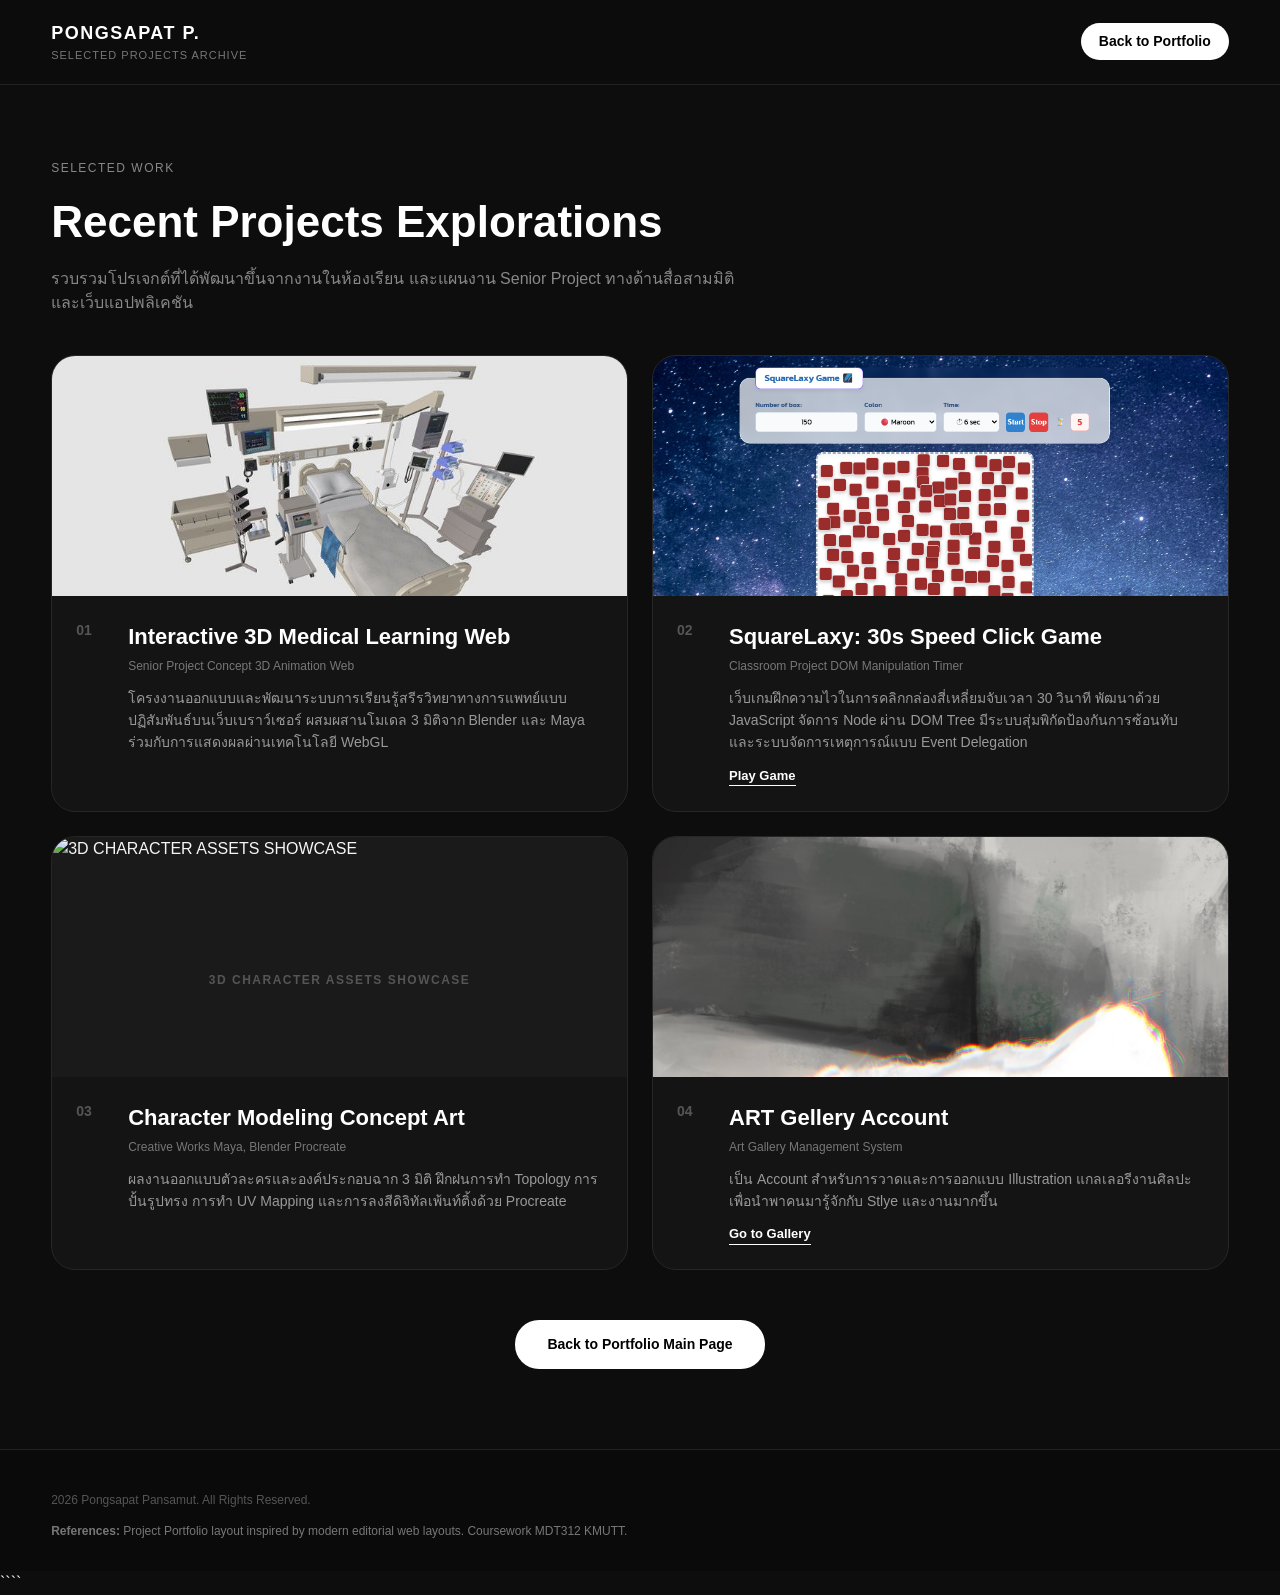
==== project.html @ ae0de147 "Add files via upload" ====
<!DOCTYPE html>
<html lang="th">
<head>
    <meta charset="UTF-8">
    <meta name="viewport" content="width=device-width, initial-scale=1.0">
    <title>Projects | Pongsapat Pansamut</title>
    <link rel="stylesheet" type="text/css" media="screen" href="style.css">
    <script src="main.js"></script>
</head>
<body>

    <header class="site-header">
        <div class="header-logo">
            <span class="logo-text">PONGSAPAT P.</span>
            <span class="logo-sub">SELECTED PROJECTS ARCHIVE</span>
        </div>
        <nav class="header-nav">
            <a href="index.html" class="nav-link nav-btn"> Back to Portfolio</a>
        </nav>
    </header>

    <main class="main-content">
        <section class="project-header-section">
            <span class="section-tag"> SELECTED WORK </span>
            <h1 class="project-page-title">Recent Projects  Explorations</h1>
            <p class="project-page-desc">
                รวบรวมโปรเจกต์ที่ได้พัฒนาขึ้นจากงานในห้องเรียน และแผนงาน Senior Project ทางด้านสื่อสามมิติและเว็บแอปพลิเคชัน
            </p>
        </section>

        <section class="projects-grid-section">
            <div class="projects-grid">
                
                <article class="project-grid-card">
                    <div class="project-thumb-box">
                       <img src="pic/3D_Medicle_Web.JPG" alt="Senior Project Concept Preview" class="project-thumb">
                        <div class="image-placeholder">
                            <span>SENIOR PROJECT CONCEPT PREVIEW</span>
                        </div>
                    </div>
                    <div class="project-card-meta">
                        <span class="project-id">01</span>
                        <div class="project-card-info">
                            <h2 class="project-item-title">Interactive 3D Medical Learning Web</h2>
                            <p class="project-category">Senior Project Concept  3D Animation Web</p>
                            <p class="project-item-desc">
                                โครงงานออกแบบและพัฒนาระบบการเรียนรู้สรีรวิทยาทางการแพทย์แบบปฏิสัมพันธ์บนเว็บเบราว์เซอร์ 
                                ผสมผสานโมเดล 3 มิติจาก Blender และ Maya ร่วมกับการแสดงผลผ่านเทคโนโลยี WebGL
                            </p>
                        </div>
                    </div>
                </article>

                <article class="project-grid-card">
                    <div class="project-thumb-box">
                        <img src="pic/galaxygame.png" alt="SquareLaxy Game Play" class="project-thumb">
                        <div class="image-placeholder">
                            <span>SQUARELAXY GAME PLAY SCREENSHOT</span>
                        </div>
                    </div>
                    <div class="project-card-meta">
                        <span class="project-id">02</span>
                        <div class="project-card-info">
                            <h2 class="project-item-title">SquareLaxy: 30s Speed Click Game</h2>
                            <p class="project-category">Classroom Project DOM Manipulation  Timer</p>
                            <p class="project-item-desc">
                                เว็บเกมฝึกความไวในการคลิกกล่องสี่เหลี่ยมจับเวลา 30 วินาที พัฒนาด้วย JavaScript จัดการ Node ผ่าน DOM Tree 
                                มีระบบสุ่มพิกัดป้องกันการซ้อนทับ และระบบจัดการเหตุการณ์แบบ Event Delegation
                            </p>
                            <a href="assignments/square-game/index.html" class="inline-card-link">Play Game </a>
                        </div>
                    </div>
                </article>

                <article class="project-grid-card">
                    <div class="project-thumb-box">
                        <img src="pic/Moji3d.PNG" alt="3D CHARACTER ASSETS SHOWCASE" class="project-thumb">
                        <div class="image-placeholder">
                            <span>3D CHARACTER  ASSETS SHOWCASE</span>
                        </div>
                    </div>
                    <div class="project-card-meta">
                        <span class="project-id">03</span>
                        <div class="project-card-info">
                            <h2 class="project-item-title">Character Modeling  Concept Art</h2>
                            <p class="project-category">Creative Works  Maya, Blender  Procreate</p>
                            <p class="project-item-desc">
                                ผลงานออกแบบตัวละครและองค์ประกอบฉาก 3 มิติ ฝึกฝนการทำ Topology การปั้นรูปทรง การทำ UV Mapping 
                                และการลงสีดิจิทัลเพ้นท์ติ้งด้วย Procreate
                            </p>
                        </div>
                    </div>
                </article>

                <article class="project-grid-card">
                    <div class="project-thumb-box">
                       <img src="pic/ArtWork02.JPG" alt="Form Validation Flow Interface" class="project-thumb">
                        <div class="image-placeholder">
                            <span>FORM VALIDATION FLOW INTERFACE</span>
                        </div>
                    </div>
                    <div class="project-card-meta">
                        <span class="project-id">04</span>
                        <div class="project-card-info">
                            <h2 class="project-item-title">ART Gellery Account</h2>
                            <p class="project-category">Art Gallery Management System</p>
                            <p class="project-item-desc">
                               เป็น Account สำหรับการวาดและการออกแบบ Illustration แกลเลอรีงานศิลปะ เพื่อนำพาคนมารู้จักกับ Stlye และงานมากขึ้น
                            </p>
                            <a href="https://www.instagram.com/me_you.ppp?stkn=YWV3aTg3a3ZqNTZ4&utm_source=qr" class="inline-card-link">Go to Gallery </a>
                        </div>
                    </div>
                </article>

            </div>

            <div class="back-home-wrap">
                <a href="index.html" class="pill-btn-large"> Back to Portfolio Main Page</a>
            </div>
        </section>
    </main>

    <footer class="site-footer">
        <div class="footer-bottom">
            <p> 2026 Pongsapat Pansamut. All Rights Reserved.</p>
            <p class="references-note">
                <strong>References:</strong> Project Portfolio layout inspired by modern editorial web layouts. Coursework MDT312 KMUTT.
            </p>
        </div>
    </footer>

</body>
</html>
````
---- style.css ----
/* ==========================================================
   MDT312 PORTFOLIO - EDITORIAL DARK THEME
   Shared External CSS for index.html & project.html
   ========================================================== */

/* 1. Global Reset & Body Setup (Week 2 & Week 3) */
* {
    margin: 0;
    padding: 0;
    box-sizing: border-box;
}

body {
    font-family: -apple-system, BlinkMacSystemFont, "Segoe UI", Roboto, Helvetica, Arial, sans-serif;
    background-color: #0d0d0d;
    color: #f5f5f5;
    line-height: 1.5;
    overflow-x: hidden;
}

a {
    color: inherit;
    text-decoration: none;
    transition: all 0.25s ease;
}

img {
    max-width: 100%;
    height: auto;
    display: block;
}

/* 2. Header & Top Navigation (Week 3: Flexbox & Layout) */
.site-header {
    width: 100%;
    padding: 20px 4%;
    display: flex;
    justify-content: space-between;
    align-items: center;
    border-bottom: 1px solid #222222;
    background-color: rgba(13, 13, 13, 0.95);
    position: sticky;
    top: 0;
    z-index: 1000;
}

.header-logo {
    display: flex;
    flex-direction: column;
}

.logo-text {
    font-size: 18px;
    font-weight: 800;
    letter-spacing: 1.5px;
    color: #ffffff;
}

.logo-sub {
    font-size: 11px;
    color: #777777;
    letter-spacing: 1px;
}

.header-nav {
    display: flex;
    align-items: center;
    gap: 22px;
}

.nav-link {
    font-size: 14px;
    color: #999999;
    font-weight: 500;
}

.nav-link:hover {
    color: #ffffff;
}

.nav-btn {
    background-color: #ffffff;
    color: #000000 !important;
    padding: 8px 18px;
    border-radius: 20px;
    font-weight: 600;
}

.nav-btn:hover {
    background-color: #cccccc;
    transform: translateY(-2px);
}

/* 3. Main Container Layout */
.main-content {
    max-width: 1280px;
    margin: 0 auto;
    padding: 30px 4% 80px 4%;
}

.section-tag {
    display: inline-block;
    font-size: 12px;
    color: #888888;
    letter-spacing: 1.5px;
    margin-bottom: 12px;
    text-transform: uppercase;
}

/* 4. Hero Section: Split 2-Column (Week 3: Flexbox / Grid) */
.hero-section {
    display: grid;
    grid-template-columns: 1fr 1.15fr;
    gap: 24px;
    margin-bottom: 30px;
}

.hero-image-card {
    position: relative;
    background-color: #161616;
    border: 1px solid #262626;
    border-radius: 24px;
    overflow: hidden;
    min-height: 480px;
    display: flex;
    align-items: center;
    justify-content: center;
}

.hero-img {
    width: 100%;
    height: 100%;
    object-fit: cover;
}

.hero-image-overlay {
    position: absolute;
    top: 20px;
    left: 20px;
}

.tag-badge {
    background-color: rgba(0, 0, 0, 0.6);
    border: 1px solid rgba(255, 255, 255, 0.2);
    color: #ffffff;
    font-size: 11px;
    padding: 5px 12px;
    border-radius: 14px;
}

.hero-text-card {
    background-color: #141414;
    border: 1px solid #262626;
    border-radius: 24px;
    padding: 44px 40px;
    display: flex;
    flex-direction: column;
    justify-content: space-between;
}

.hero-title {
    font-size: 52px;
    font-weight: 900;
    line-height: 1.08;
    letter-spacing: -1px;
    color: #ffffff;
    margin: 10px 0 20px 0;
}

.hero-title span {
    color: #888888;
    font-weight: 700;
}

.hero-desc {
    color: #aaaaaa;
    font-size: 16px;
    line-height: 1.6;
    margin-bottom: 30px;
}

.hero-action-list {
    display: flex;
    flex-direction: column;
    gap: 10px;
    border-top: 1px solid #262626;
    padding-top: 20px;
}

.action-item {
    display: flex;
    justify-content: space-between;
    align-items: center;
    padding: 12px 16px;
    background-color: #1a1a1a;
    border-radius: 14px;
    color: #ffffff;
    font-size: 14px;
    font-weight: 600;
    transition: all 0.25s ease;
}

.action-item:hover {
    background-color: #242424;
    transform: translateX(4px);
}

.action-btn-pill {
    background-color: #2b2b2b;
    font-size: 12px;
    padding: 4px 12px;
    border-radius: 12px;
    color: #dddddd;
}

/* 5. Stats Banner (Week 4: CSS Grid) */
.stats-banner {
    display: grid;
    grid-template-columns: repeat(4, 1fr);
    background-color: #141414;
    border: 1px solid #262626;
    border-radius: 20px;
    padding: 30px 20px;
    margin-bottom: 30px;
    text-align: center;
}

.stat-item {
    border-right: 1px solid #222222;
    padding: 0 10px;
}

.stat-item:last-child {
    border-right: none;
}

.stat-number {
    font-size: 42px;
    font-weight: 900;
    color: #ffffff;
    letter-spacing: -1px;
    margin-bottom: 4px;
}

.stat-label {
    font-size: 11px;
    color: #777777;
    letter-spacing: 1.5px;
    font-weight: 600;
}

/* 6. About Section (Week 3: Card Layout) */
.about-section {
    margin-bottom: 30px;
}

.about-grid {
    display: grid;
    grid-template-columns: 0.9fr 1.3fr;
    gap: 24px;
}

.about-photo-card {
    position: relative;
    background-color: #141414;
    border: 1px solid #262626;
    border-radius: 24px;
    overflow: hidden;
    display: flex;
    align-items: center;
    justify-content: center;
}

.about-thumb {
    width: 100%;
    height: 100%;
    object-fit: cover;
}

.open-badge {
    position: absolute;
    bottom: 20px;
    left: 20px;
    background-color: rgba(0, 0, 0, 0.75);
    border: 1px solid #333333;
    padding: 8px 16px;
    border-radius: 20px;
    font-size: 11px;
    font-weight: 700;
    letter-spacing: 1px;
}

.about-info-card {
    background-color: #141414;
    border: 1px solid #262626;
    border-radius: 24px;
    padding: 44px 40px;
}

.about-heading {
    font-size: 32px;
    font-weight: 800;
    line-height: 1.25;
    color: #ffffff;
    margin-bottom: 18px;
}

.about-text {
    font-size: 15px;
    color: #aaaaaa;
    line-height: 1.7;
    margin-bottom: 24px;
}

.interest-tags {
    display: flex;
    flex-wrap: wrap;
    gap: 8px;
    margin-bottom: 24px;
}

.interest-tag {
    background-color: #1f1f1f;
    border: 1px solid #333333;
    color: #ffffff;
    font-size: 12px;
    padding: 6px 14px;
    border-radius: 16px;
    font-weight: 600;
}

.hobbies-box {
    border-top: 1px solid #222222;
    padding-top: 20px;
    font-size: 13px;
    color: #888888;
    line-height: 1.8;
}

.hobbies-box strong {
    color: #cccccc;
}

/* 7. Skills / Services List (Week 3 & Week 4) */
.skills-section {
    background-color: #141414;
    border: 1px solid #262626;
    border-radius: 24px;
    padding: 44px 40px;
    margin-bottom: 30px;
}

.skills-heading {
    font-size: 32px;
    font-weight: 800;
    color: #ffffff;
    margin-bottom: 30px;
}

.services-list {
    display: flex;
    flex-direction: column;
}

.service-row {
    display: grid;
    grid-template-columns: 80px 1.2fr 1.8fr;
    align-items: center;
    padding: 24px 0;
    border-top: 1px solid #222222;
    transition: background-color 0.2s ease;
}

.service-row:hover {
    background-color: rgba(255, 255, 255, 0.02);
}

.service-num {
    font-size: 14px;
    color: #555555;
    font-weight: 700;
}

.service-title {
    font-size: 20px;
    font-weight: 700;
    color: #ffffff;
}

.service-desc {
    font-size: 14px;
    color: #888888;
}

/* 8. Assignments Grid Section (Week 4: CSS Grid) */
.assignments-section {
    margin-bottom: 30px;
}

.section-header-flex {
    display: flex;
    justify-content: space-between;
    align-items: flex-end;
    margin-bottom: 24px;
}

.section-title-large {
    font-size: 36px;
    font-weight: 900;
    color: #ffffff;
}

.section-desc-muted {
    font-size: 14px;
    color: #777777;
}

.assignments-grid {
    display: grid;
    grid-template-columns: repeat(auto-fit, minmax(230px, 1fr));
    gap: 18px;
}

.assignment-card {
    background-color: #141414;
    border: 1px solid #262626;
    border-radius: 20px;
    padding: 26px 22px;
    display: flex;
    flex-direction: column;
    justify-content: space-between;
    min-height: 230px;
    transition: transform 0.25s ease, border-color 0.25s ease;
}

.assignment-card:hover {
    transform: translateY(-5px);
    border-color: #555555;
}

.hw-badge {
    align-self: flex-start;
    background-color: #222222;
    color: #aaaaaa;
    font-size: 11px;
    font-weight: 700;
    padding: 4px 10px;
    border-radius: 12px;
}

.card-item-title {
    font-size: 18px;
    font-weight: 700;
    color: #ffffff;
    margin: 14px 0 8px 0;
}

.card-item-desc {
    font-size: 13px;
    color: #888888;
    line-height: 1.5;
    margin-bottom: 18px;
}

.card-link-btn {
    align-self: flex-start;
    font-size: 13px;
    font-weight: 700;
    color: #ffffff;
    border-bottom: 1px solid #ffffff;
    padding-bottom: 2px;
}

.card-link-btn:hover {
    color: #888888;
    border-color: #888888;
}

/* 9. Quote Banner */
.quote-section {
    background-color: #141414;
    border: 1px solid #262626;
    border-radius: 24px;
    padding: 50px 30px;
    text-align: center;
    margin-bottom: 30px;
}

.quote-text {
    font-size: 26px;
    font-style: italic;
    font-weight: 600;
    color: #e5e5e5;
    max-width: 800px;
    margin: 0 auto 12px auto;
}

.quote-author {
    font-size: 13px;
    color: #777777;
    letter-spacing: 1px;
}

/* 10. Contact Section & Minimal Form */
.contact-section {
    margin-bottom: 30px;
}

.contact-card {
    background-color: #141414;
    border: 1px solid #262626;
    border-radius: 24px;
    padding: 48px 40px;
}

.contact-heading {
    font-size: 38px;
    font-weight: 900;
    color: #ffffff;
    margin-bottom: 10px;
}

.contact-sub {
    font-size: 15px;
    color: #888888;
    margin-bottom: 30px;
}

.contact-links-grid {
    display: grid;
    grid-template-columns: 1fr 1fr;
    gap: 20px;
    border-top: 1px solid #222222;
    padding-top: 24px;
    margin-bottom: 30px;
}

.contact-box h4 {
    font-size: 12px;
    color: #666666;
    letter-spacing: 1px;
    margin-bottom: 8px;
}

.contact-box a {
    color: #ffffff;
    font-size: 14px;
}

.contact-box a:hover {
    text-decoration: underline;
}

.social-pills {
    display: flex;
    gap: 8px;
    flex-wrap: wrap;
}

.pill-btn {
    background-color: #1f1f1f;
    border: 1px solid #333333;
    padding: 6px 16px;
    border-radius: 16px;
    font-size: 13px;
    color: #ffffff;
    font-weight: 600;
}

.pill-btn:hover {
    background-color: #ffffff;
    color: #000000;
}

.minimal-form {
    border-top: 1px solid #222222;
    padding-top: 24px;
    display: flex;
    flex-direction: column;
    gap: 14px;
}

.form-row {
    display: grid;
    grid-template-columns: 1fr 1fr;
    gap: 14px;
}

.minimal-form input, .minimal-form textarea {
    background-color: #1a1a1a;
    border: 1px solid #2b2b2b;
    border-radius: 12px;
    padding: 12px 16px;
    color: #ffffff;
    font-size: 14px;
    outline: none;
    transition: border-color 0.2s ease;
}

.minimal-form input:focus, .minimal-form textarea:focus {
    border-color: #666666;
}

.submit-pill-btn {
    align-self: flex-start;
    background-color: #ffffff;
    color: #000000;
    border: none;
    padding: 12px 28px;
    border-radius: 20px;
    font-size: 14px;
    font-weight: 700;
    cursor: pointer;
    transition: all 0.25s ease;
}

.submit-pill-btn:hover {
    background-color: #dddddd;
    transform: translateY(-2px);
}

.form-feedback {
    font-size: 13px;
    color: #48bb78;
    margin-top: 6px;
}

/* 11. Projects Page Styles (สำหรับหน้า project.html) */
.project-header-section {
    padding: 40px 0 20px 0;
}

.project-page-title {
    font-size: 44px;
    font-weight: 900;
    color: #ffffff;
    margin-bottom: 12px;
}

.project-page-desc {
    color: #888888;
    font-size: 16px;
    max-width: 700px;
}

.projects-grid-section {
    margin-top: 20px;
}

.projects-grid {
    display: grid;
    grid-template-columns: 1fr 1fr;
    gap: 24px;
}

.project-grid-card {
    background-color: #141414;
    border: 1px solid #262626;
    border-radius: 24px;
    overflow: hidden;
    display: flex;
    flex-direction: column;
    transition: transform 0.25s ease, border-color 0.25s ease;
}

.project-grid-card:hover {
    transform: translateY(-5px);
    border-color: #444444;
}

.project-thumb-box {
    width: 100%;
    height: 240px;
    background-color: #1a1a1a;
    position: relative;
    overflow: hidden;
}

.image-placeholder {
    width: 100%;
    height: 100%;
    display: flex;
    align-items: center;
    justify-content: center;
    color: #555555;
    font-size: 12px;
    font-weight: 700;
    letter-spacing: 1.5px;
    border-bottom: 1px solid #222222;
}

.project-card-meta {
    padding: 24px;
    display: grid;
    grid-template-columns: 40px 1fr;
    gap: 12px;
}

.project-id {
    font-size: 14px;
    font-weight: 700;
    color: #555555;
}

.project-item-title {
    font-size: 22px;
    font-weight: 800;
    color: #ffffff;
    margin-bottom: 4px;
}

.project-category {
    font-size: 12px;
    color: #777777;
    margin-bottom: 12px;
}

.project-item-desc {
    font-size: 14px;
    color: #999999;
    line-height: 1.6;
}

.inline-card-link {
    display: inline-block;
    margin-top: 12px;
    font-size: 13px;
    font-weight: 700;
    color: #ffffff;
    border-bottom: 1px solid #ffffff;
}

.inline-card-link:hover {
    color: #aaaaaa;
    border-color: #aaaaaa;
}

.back-home-wrap {
    text-align: center;
    margin-top: 50px;
}

.pill-btn-large {
    display: inline-block;
    background-color: #ffffff;
    color: #000000;
    padding: 14px 32px;
    border-radius: 24px;
    font-weight: 700;
    font-size: 14px;
}

.pill-btn-large:hover {
    background-color: #dddddd;
    transform: translateY(-2px);
}

/* 12. Footer & References */
.site-footer {
    border-top: 1px solid #222222;
    padding: 40px 4% 30px 4%;
    background-color: #0a0a0a;
}

.footer-top {
    display: flex;
    justify-content: space-between;
    align-items: center;
    margin-bottom: 24px;
}

.footer-brand h3 {
    font-size: 15px;
    font-weight: 800;
    letter-spacing: 1px;
    color: #ffffff;
}

.footer-brand p {
    font-size: 12px;
    color: #666666;
}

.footer-nav {
    display: flex;
    gap: 18px;
}

.footer-nav a {
    font-size: 13px;
    color: #888888;
}

.footer-nav a:hover {
    color: #ffffff;
}

.footer-divider {
    border: none;
    border-top: 1px solid #1a1a1a;
    margin-bottom: 20px;
}

.footer-bottom {
    font-size: 12px;
    color: #555555;
    line-height: 1.7;
}

.references-note {
    margin-top: 10px;
    color: #777777;
}

.references-note a {
    color: #aaaaaa;
    text-decoration: underline;
}

/* 13. Responsive Web Design (Week 4: Media Queries) */
@media only screen and (max-width: 900px) {
    .hero-section {
        grid-template-columns: 1fr;
    }
    .hero-title {
        font-size: 38px;
    }
    .about-grid {
        grid-template-columns: 1fr;
    }
    .projects-grid {
        grid-template-columns: 1fr;
    }
    .stats-banner {
        grid-template-columns: repeat(2, 1fr);
        gap: 20px;
    }
    .stat-item:nth-child(2) {
        border-right: none;
    }
    .service-row {
        grid-template-columns: 50px 1fr;
        gap: 8px;
    }
    .service-desc {
        grid-column: 2 / span 1;
    }
}

@media only screen and (max-width: 600px) {
    .site-header {
        flex-direction: column;
        gap: 12px;
        text-align: center;
    }
    .header-nav {
        flex-wrap: wrap;
        justify-content: center;
        gap: 10px;
    }
    .form-row {
        grid-template-columns: 1fr;
    }
    .contact-links-grid {
        grid-template-columns: 1fr;
    }
    .footer-top {
        flex-direction: column;
        gap: 16px;
        text-align: center;
    }
}
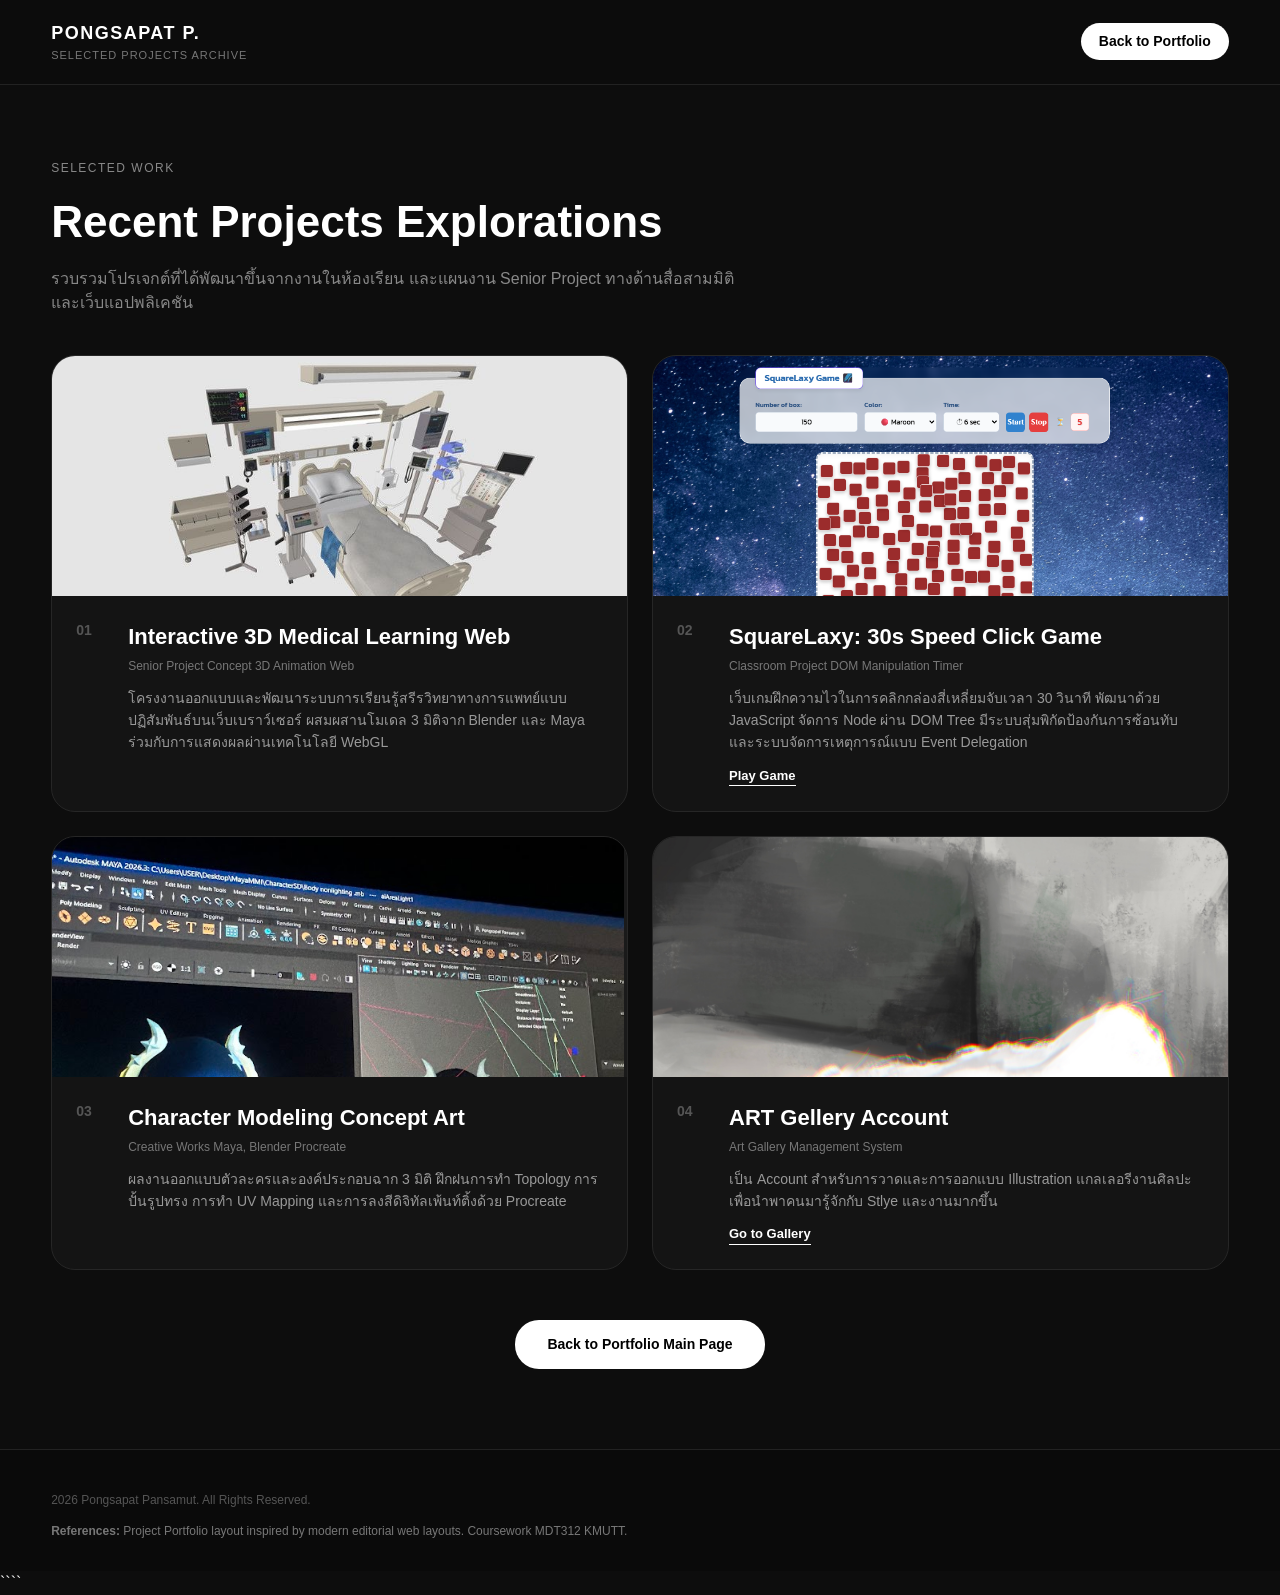
==== commit 0cd3babb: "Update project.html" ====
--- a/project.html
+++ b/project.html
@@ -75,7 +75,7 @@
 
                 <article class="project-grid-card">
                     <div class="project-thumb-box">
-                        <img src="pic/Moji3d.PNG" alt="3D CHARACTER ASSETS SHOWCASE" class="project-thumb">
+                        <img src="pic/Moji3d.png" alt="3D CHARACTER ASSETS SHOWCASE" class="project-thumb">
                         <div class="image-placeholder">
                             <span>3D CHARACTER  ASSETS SHOWCASE</span>
                         </div>
@@ -132,4 +132,4 @@
 
 </body>
 </html>
-````+````
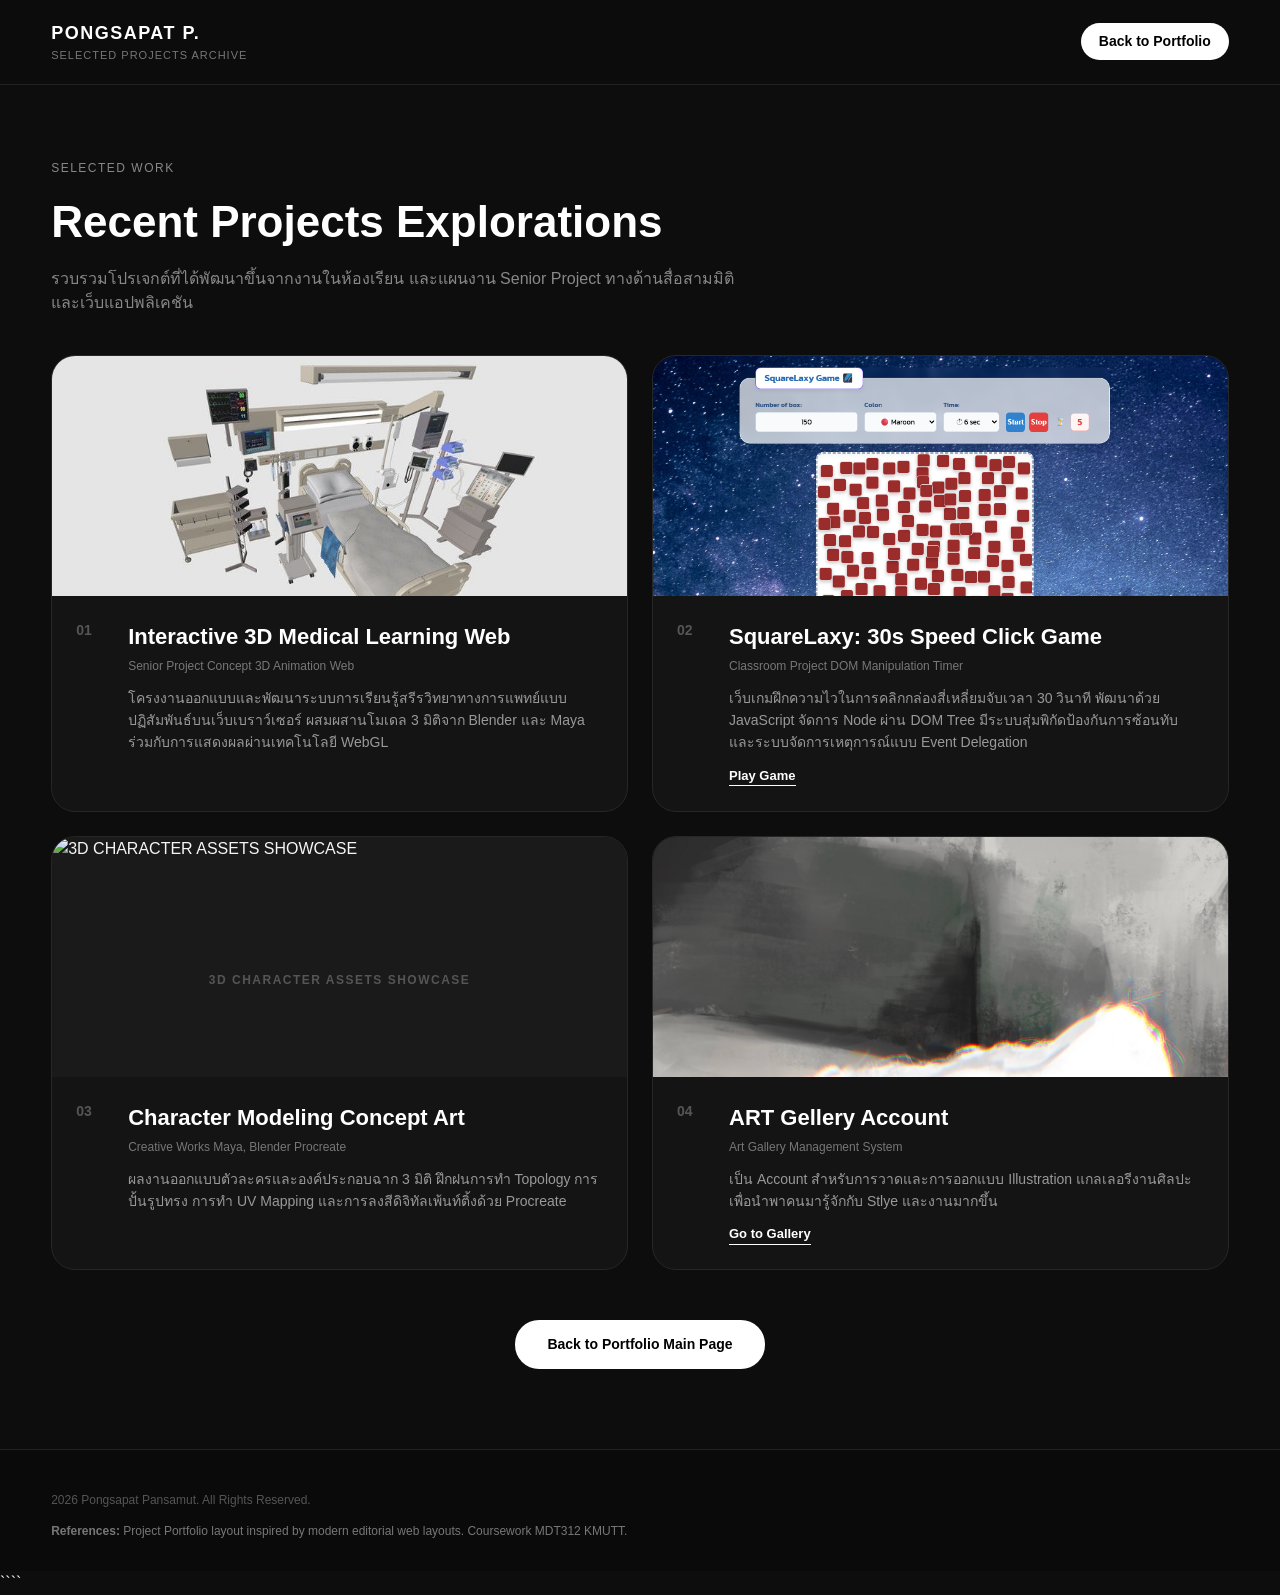
==== commit 84437e8e: "Update project.html" ====
--- a/project.html
+++ b/project.html
@@ -75,7 +75,7 @@
 
                 <article class="project-grid-card">
                     <div class="project-thumb-box">
-                        <img src="pic/Moji3d.png" alt="3D CHARACTER ASSETS SHOWCASE" class="project-thumb">
+                        <img src="pic/Moji3d.PNG" alt="3D CHARACTER ASSETS SHOWCASE" class="project-thumb">
                         <div class="image-placeholder">
                             <span>3D CHARACTER  ASSETS SHOWCASE</span>
                         </div>
